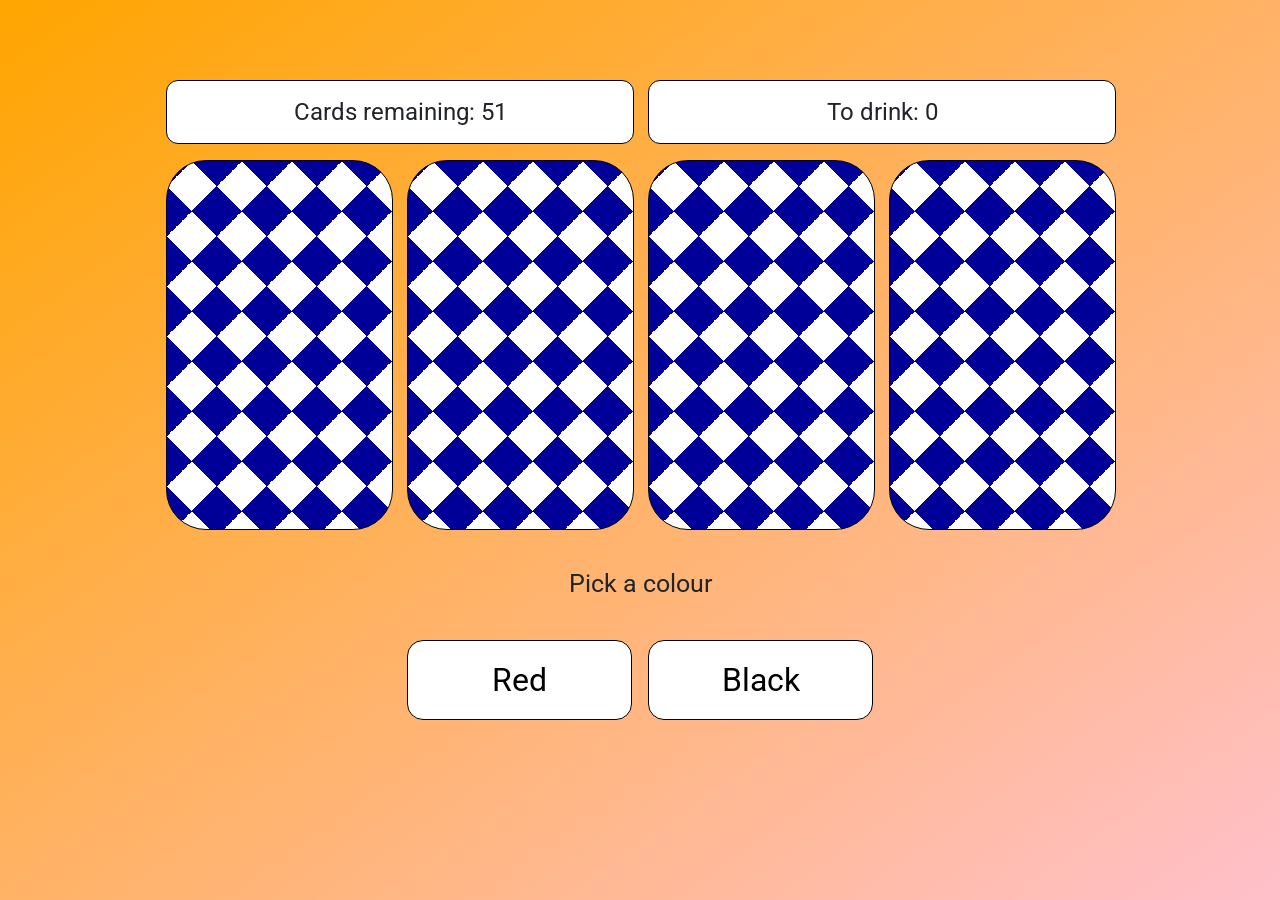
==== index.html @ bf1ad3b7 "Rename main html file to index.html for GITHUB pages" ====
<!DOCTYPE html>

<html lang="en">
    <head>
        <meta charset="UTF-8">
        <link href="https://fonts.googleapis.com/css2?family=Montserrat:wght@500&display=swap" rel="stylesheet">
        <link rel="preconnect" href="https://fonts.googleapis.com">
        <link rel="preconnect" href="https://fonts.gstatic.com" crossorigin>
        <link href="https://fonts.googleapis.com/css2?family=Roboto:wght@300&display=swap" rel="stylesheet">
        <link href="styles.css" rel="stylesheet">
        <title>Card game</title>
    </head>
<body>
    <div class="rotate">
        <h1>This game works best in landscape mode.</h1>
        <div class="x"><img id="cross" src="close.png"></div>
    </div>

    <div class="container">

        <div class="topbox" id="remain" data-value="" name="remain"></div>
        <div class="topbox" id="drink" data-value="" name="sips"></div>

        <div class="card" id="card1" data-value=""></div>
        <div class="card" id="card2" data-value=""></div>
        <div class="card" id="card3" data-value=""></div>
        <div class="card" id="card4" data-value=""></div>

        <div class="text" id="text"></div>

        <button class="box" id="box1" data-value=""></button>
        <button class="box" id="box2" data-value=""></button>
        <button class="box" id="box3" data-value=""></button>
        <button class="box" id="box4" data-value=""></button>

    </div>

    <script src="cardgame.js"></script>
</body>
</html>
---- styles.css ----
body{
    background: linear-gradient(to left top, pink, orange) fixed;
    color: #212529;
    font-weight: 400;
    line-height: 1.5;
    font-family: 'Roboto', sans-serif;
    min-height: 10vh;
}
button{
    padding:0;
    margin:0;
}

.container {
    width:60%;
    margin: 5rem auto;
    display: grid;
    grid-template-columns: repeat(4, 1fr);
    grid-template-rows: 4em 23em 5em 5em;
    gap: 1em;
    justify-content: center;
}

.rotate, 
.rotate > h1,
.x,
.x>img{
    display:none;
    visibility: hidden;
}

.topbox{
    grid-column: span 2;
    width:100%;
    border: 1px solid black;
    display: flex;
    align-items: center;
    justify-content: center;
    font-size: 1.5rem;
    border-radius: 0.5em;
    background: white;
    user-select: none;
    -webkit-user-select: none; /* Safari fallback only */
    -moz-user-select: none; /* Firefox */
    -ms-user-select: none; /* IE10+ */
    font-family: 'Roboto', sans-serif;
}

.card{
    position: relative;
    height: 100%;
    width: 100%;
    border: 1px solid black;
    display: flex;
    align-items: center;
    justify-content: center;
    font-size: 5rem;
    border-radius: 0.5em;
    background: white;
    user-select: none;
    -webkit-user-select: none; /* Safari fallback only */
    -moz-user-select: none; /* Firefox */
    -ms-user-select: none; /* IE10+ */
    font-family: 'Roboto', sans-serif;
}

.text{
    grid-column: span 4;
    text-align: center;
    justify-content: center;
    height: 100%;
    font-size: 1.55rem;
    font-family: 'Roboto', sans-serif;
    display: flex;
    user-select: none;
    align-items:center;
}

.box{
    background-color: white;
    width: 100%;
    height: 100%;
    border: 1px solid black;
    border-radius: 0.5em;
    font-size: 2rem;
    background: white;
    user-select: none;
    font-family: 'Roboto', sans-serif;
    display: flex;
    align-items: center;
    justify-content: center;
    cursor: pointer;
}

.checkered45 {
  background-size: 50px 50px;
  background-image: linear-gradient( 45deg, #000099 25%, transparent 25%, transparent),
                    linear-gradient(-45deg, #000099 25%, transparent 25%, transparent),
                    linear-gradient( 45deg, transparent 75%, #000099 75%),
                    linear-gradient(-45deg, transparent 75%, #000099 75%)
    /*https://codepen.io/lloeki/pen/Dvkqw*/
}

/*first 3 make the top corners show card numbers, red and black set a class for the card*/
.card::before,
.card::after {
    position: absolute;
    content: attr(data-value);
    font-size: 2.5rem;
}
.card::before {
    top: 0.5em;
    left: 0.5em;
}

.card::after {
    bottom: 0.5em;
    right: 0.5em;
    transform: rotate(180deg);
}

.card.red{
    color:red;
}

.card.black{
    color:black;
}

@media screen and (min-width: 400px) {
    
    .container{
        width:95%;
    }
}
@media screen and (min-width: 1000px) {
    
    .container{
        width:85%;
    }
}
@media screen and (min-width: 1100px) {
    
    .container{
        width:80%;
    }
}
@media screen and (min-width: 1200px) {
    
    .container{
        width:75%;
    }
}
@media screen and (min-width: 1300px) {
    
    .container{
        width:70%;
    }
}
@media screen and (min-width: 1400px) {
    
    .container{
        width:65%;
    }
}
@media (orientation: landscape) and (min-width:300px) and (max-width:1000px){
    .container {
        width: 60%;
        grid-template-rows: 3em 15em 3em 3em;
        margin: 20px auto;
        gap: 0.5rem;
    }
    .card{
        font-size: 3rem;
    }
    .card:before, .card:after{
        font-size: 1.5rem;
    }
    .text, .box{
        font-size: 1.5rem;
    }
    .one{
        font-size: 1rem;
    }
}
@media (orientation: landscape) and (min-width: 1000px) and (max-width:1200px){
    .container {
        width: 60%;
        grid-template-rows: 5em 20em 5em 5em;
        margin:150px auto;
        gap:0.5rem;
    }
    .card{
        font-size: 5rem;
    }
    .card:before, .card:after{
        font-size: 2.5rem;
    }
    .text{
        font-size: 2.5rem
    }
}

@media screen and (max-width:1500px) and (orientation: portrait){

    .rotate, 
    .rotate > h1,
    .x,
    .x>img
    {
        display:block;
        visibility: visible;
    }
    
    .rotate{
        background-color: beige;
        opacity: .95;
        width:90%;
        margin:auto;
        right:0%;
        left:0%;
        position: absolute;
        top: 50px;
        z-index: 9;
    }
    .rotate > h1{
        text-align: center;
    }
    .x{
        position: absolute;
        top:5px;
        right:5px;
    }
    .x > img{
        width:35px;
    }
}
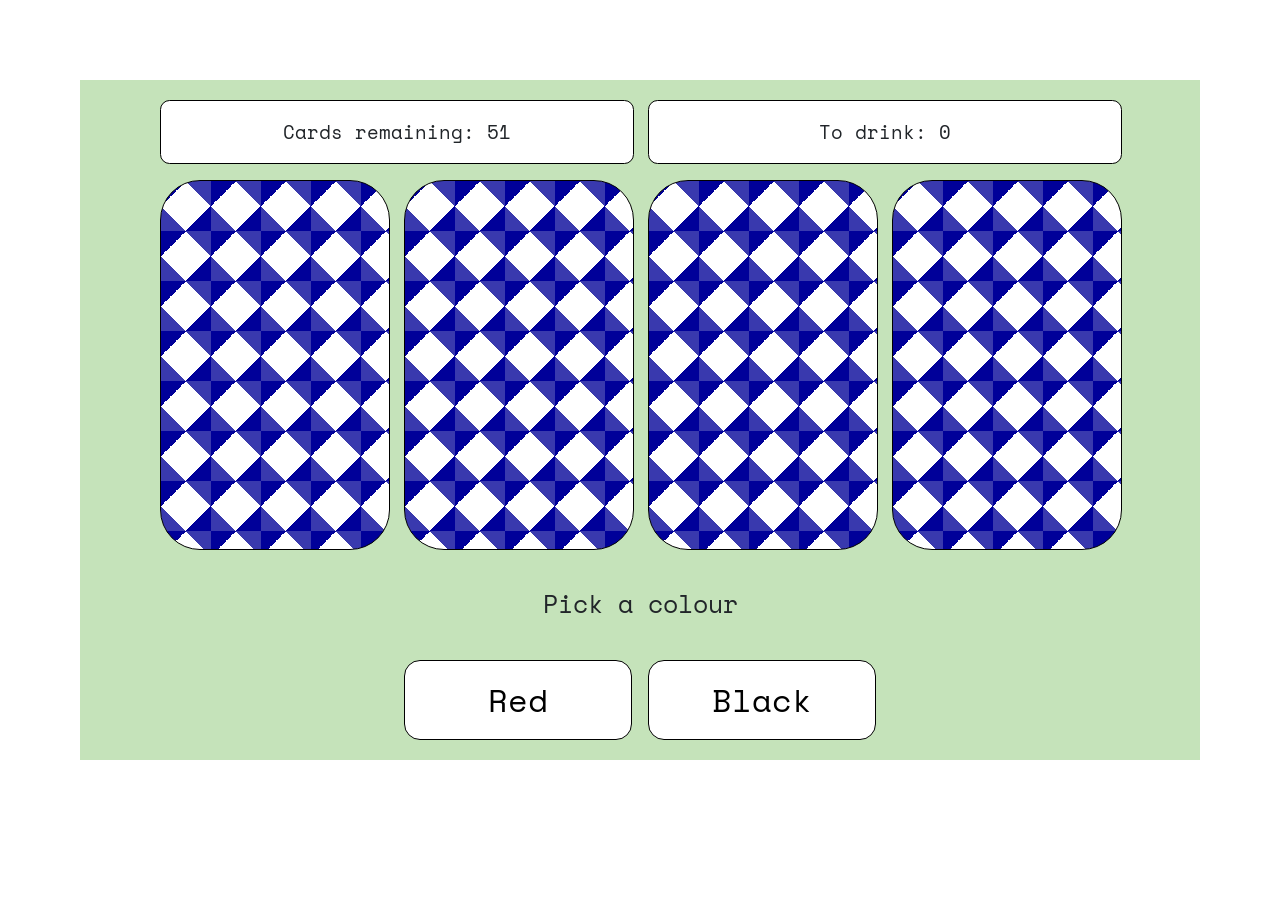
==== commit f1d7fcd8: "changes to CSS" ====
--- a/index.html
+++ b/index.html
@@ -2,17 +2,14 @@
 
 <html lang="en">
     <head>
-        <meta charset="UTF-8">
-        <link href="https://fonts.googleapis.com/css2?family=Montserrat:wght@500&display=swap" rel="stylesheet">
+        <meta charset="UTF-8" name="viewport" content="width=device-width, minimal-ui">
         <link rel="preconnect" href="https://fonts.googleapis.com">
-        <link rel="preconnect" href="https://fonts.gstatic.com" crossorigin>
-        <link href="https://fonts.googleapis.com/css2?family=Roboto:wght@300&display=swap" rel="stylesheet">
         <link href="styles.css" rel="stylesheet">
         <title>Card game</title>
     </head>
 <body>
     <div class="rotate">
-        <h1>This game works best in landscape mode.</h1>
+        <h1>This game works best in landscape mode. On iPhone press aA on toolbar and select hide toolbar for true fullscreen</h1>
         <div class="x"><img id="cross" src="close.png"></div>
     </div>
 
--- a/styles.css
+++ b/styles.css
@@ -1,15 +1,15 @@
-
+@import url('https://fonts.googleapis.com/css2?family=Space+Mono&display=swap');
+
+*{
+    font-family: 'Space Mono', monospace; ;
+    font-weight: 400;
+    padding:0px;
+    margin:0px;
+}
 body{
-    background: linear-gradient(to left top, pink, orange) fixed;
+   
     color: #212529;
-    font-weight: 400;
     line-height: 1.5;
-    font-family: 'Roboto', sans-serif;
-    min-height: 10vh;
-}
-button{
-    padding:0;
-    margin:0;
 }
 
 .container {
@@ -20,6 +20,8 @@
     grid-template-rows: 4em 23em 5em 5em;
     gap: 1em;
     justify-content: center;
+    padding: 20px 80px;
+    background-color: #c5e3ba;
 }
 
 .rotate, 
@@ -37,14 +39,13 @@
     display: flex;
     align-items: center;
     justify-content: center;
-    font-size: 1.5rem;
+    font-size: 1.2rem;
     border-radius: 0.5em;
     background: white;
     user-select: none;
     -webkit-user-select: none; /* Safari fallback only */
     -moz-user-select: none; /* Firefox */
     -ms-user-select: none; /* IE10+ */
-    font-family: 'Roboto', sans-serif;
 }
 
 .card{
@@ -62,7 +63,7 @@
     -webkit-user-select: none; /* Safari fallback only */
     -moz-user-select: none; /* Firefox */
     -ms-user-select: none; /* IE10+ */
-    font-family: 'Roboto', sans-serif;
+
 }
 
 .text{
@@ -71,7 +72,7 @@
     justify-content: center;
     height: 100%;
     font-size: 1.55rem;
-    font-family: 'Roboto', sans-serif;
+
     display: flex;
     user-select: none;
     align-items:center;
@@ -86,7 +87,6 @@
     font-size: 2rem;
     background: white;
     user-select: none;
-    font-family: 'Roboto', sans-serif;
     display: flex;
     align-items: center;
     justify-content: center;
@@ -95,9 +95,9 @@
 
 .checkered45 {
   background-size: 50px 50px;
-  background-image: linear-gradient( 45deg, #000099 25%, transparent 25%, transparent),
+  background-image: linear-gradient( 45deg, #3939ae 25%, transparent 25%, transparent),
                     linear-gradient(-45deg, #000099 25%, transparent 25%, transparent),
-                    linear-gradient( 45deg, transparent 75%, #000099 75%),
+                    linear-gradient( 45deg, transparent 75%, #3939ae 75%),
                     linear-gradient(-45deg, transparent 75%, #000099 75%)
     /*https://codepen.io/lloeki/pen/Dvkqw*/
 }
